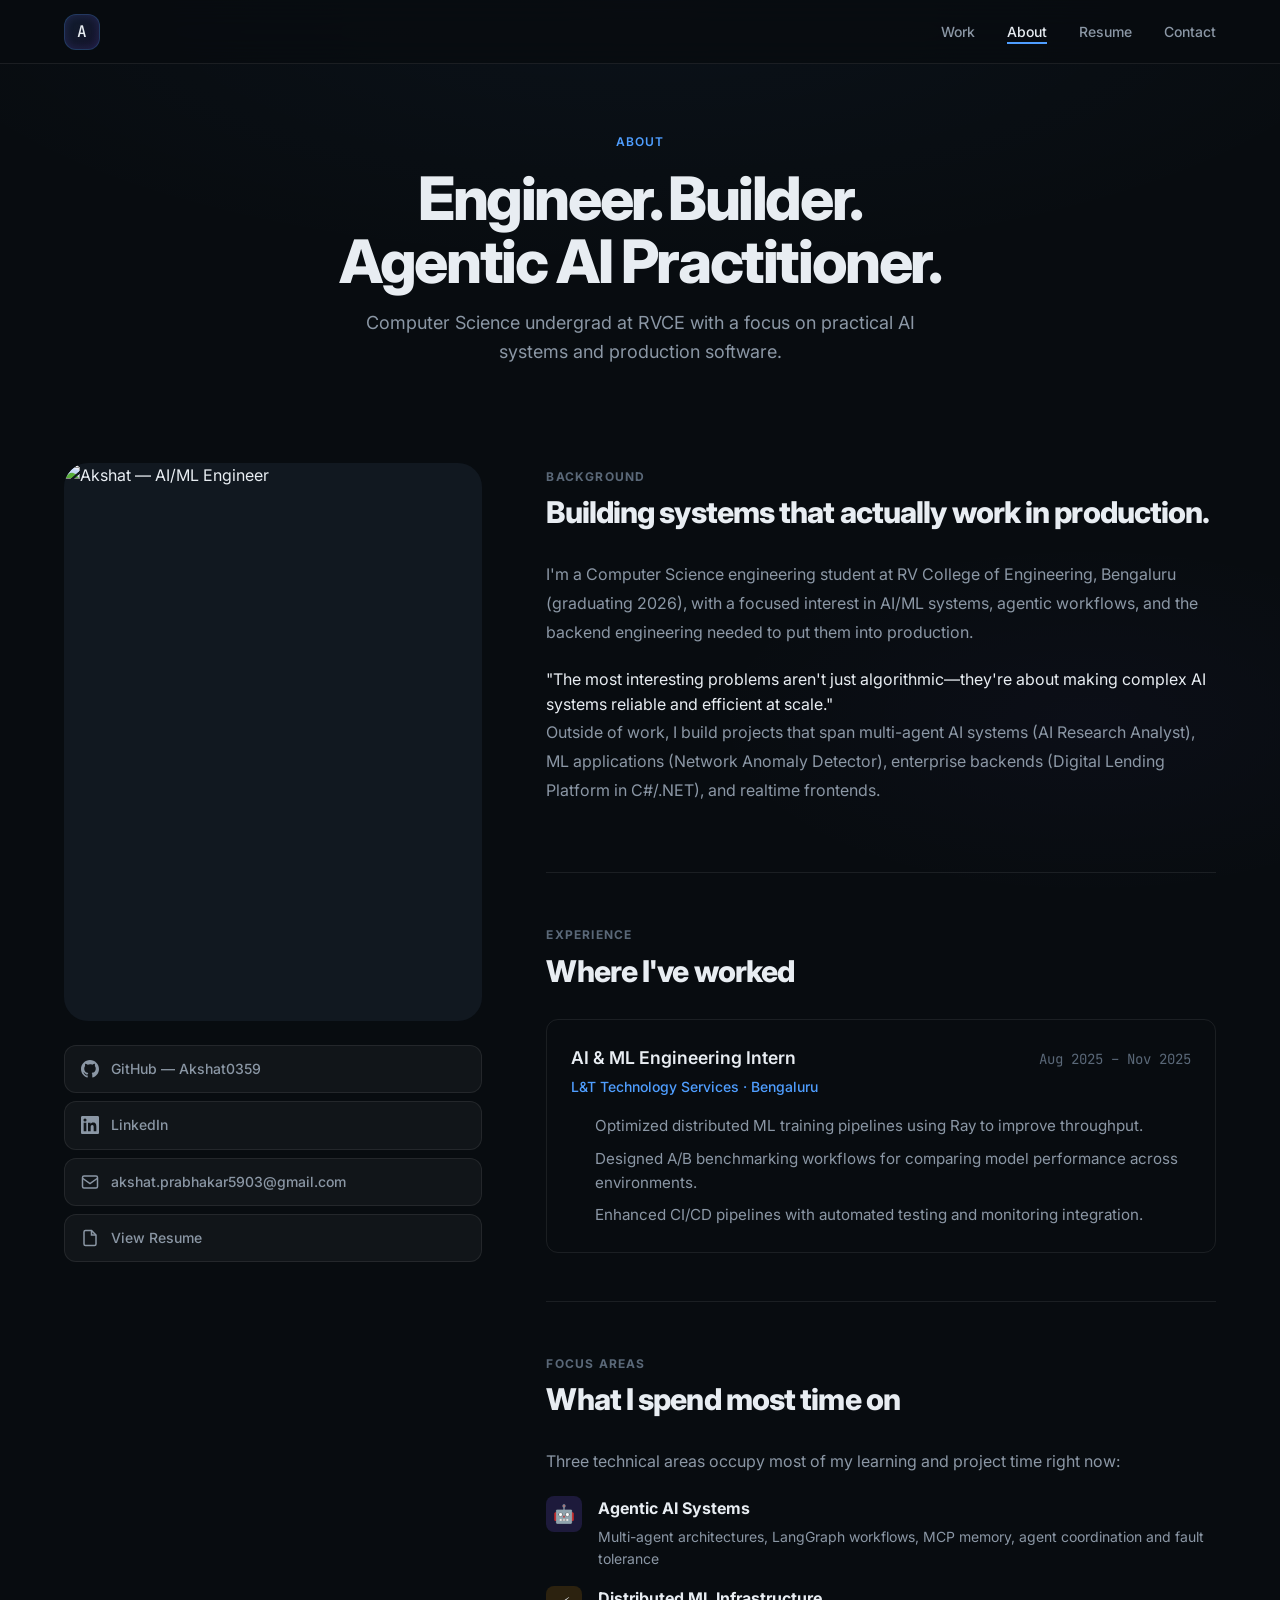
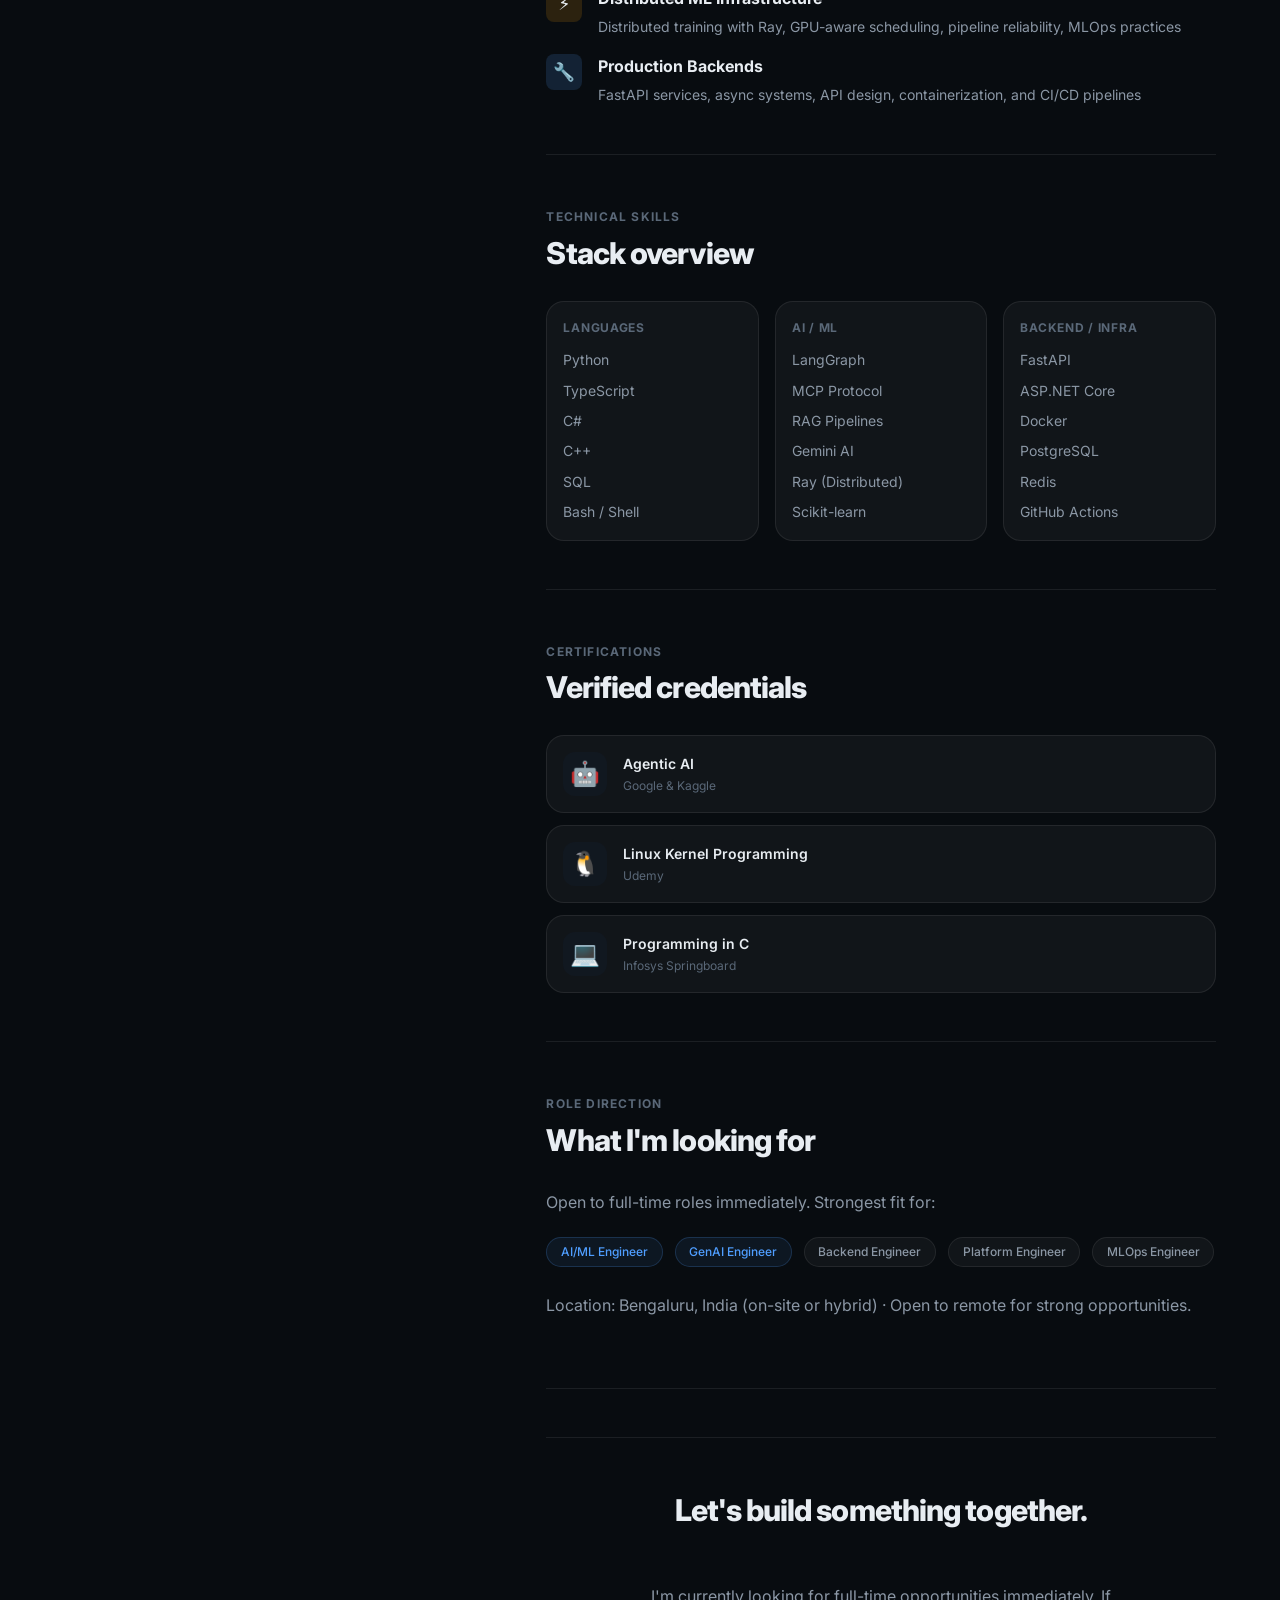
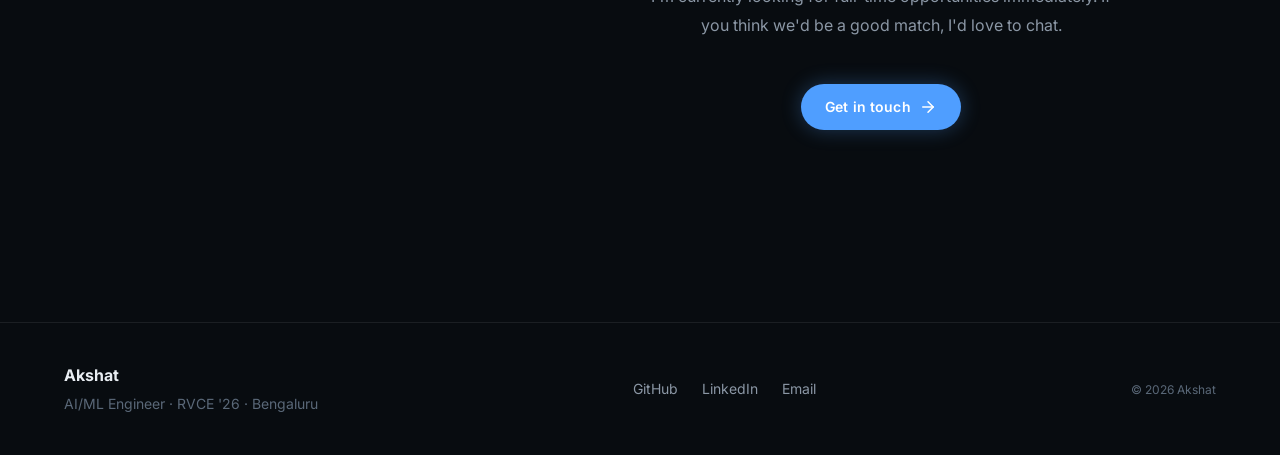
==== about.html @ 62edb91e "Final portfolio updates" ====
<!DOCTYPE html>
<html lang="en">
<head>
  <meta charset="UTF-8" />
  <meta name="viewport" content="width=device-width, initial-scale=1.0" />
  <title>About — Akshat</title>
  <meta name="description" content="Akshat — AI/ML Engineer. Background, focus areas, technical skills, and certifications." />
  <link rel="preconnect" href="https://fonts.googleapis.com" />
  <link rel="preconnect" href="https://fonts.gstatic.com" crossorigin />
  <link href="https://fonts.googleapis.com/css2?family=Inter:wght@300;400;500;600;700;800;900&family=JetBrains+Mono:wght@400;500&display=swap" rel="stylesheet" />
  <link rel="stylesheet" href="css/base.css" />
  <link rel="stylesheet" href="css/pages.css" />
</head>
<body>
  <nav class="nav" id="nav" aria-label="Main navigation">
    <div class="nav__inner">
      <a href="index.html" class="nav__logo"><span class="nav__logo-mark">A</span></a>
      <ul class="nav__links" role="list">
        <li><a href="projects.html" class="nav__link">Work</a></li>
        <li><a href="about.html" class="nav__link">About</a></li>
        <li><a href="resume.html" class="nav__link">Resume</a></li>
        <li><a href="contact.html" class="nav__link">Contact</a></li>
      </ul>
      <button class="nav__menu-btn" id="menuBtn" aria-label="Toggle menu" aria-expanded="false">
        <span></span><span></span><span></span>
      </button>
    </div>
    <div class="nav__mobile" id="mobileMenu" aria-hidden="true">
      <ul role="list">
        <li><a href="projects.html">Work</a></li><li><a href="about.html">About</a></li>
        <li><a href="resume.html">Resume</a></li><li><a href="contact.html">Contact</a></li>
      </ul>
    </div>
  </nav>

  <main>
    <section class="page-hero reveal-up" aria-labelledby="about-heading">
      <div class="container">
        <span class="page-hero__tag">About</span>
        <h1 id="about-heading">Engineer. Builder.<br>Agentic AI Practitioner.</h1>
        <p>Computer Science undergrad at RVCE with a focus on practical AI systems and production software.</p>
      </div>
    </section>

    <section aria-label="About content">
      <div class="container">
        <div class="about-layout">

          <!-- Sidebar -->
          <aside class="about-sidebar reveal-up">
            <div class="about-portrait">
              <img src="assets/portrait.png" alt="Akshat — AI/ML Engineer" class="about-portrait-img" loading="lazy" style="width:100%;height:100%;object-fit:cover;border-radius:var(--r-xl);display:block;" />
            </div>
            <div class="about-quick-links">
              <a href="https://github.com/Akshat0359" target="_blank" rel="noopener" class="about-quick-link" id="about-github">
                <svg width="18" height="18" viewBox="0 0 24 24" fill="currentColor" aria-hidden="true"><path d="M12 0C5.374 0 0 5.373 0 12c0 5.302 3.438 9.8 8.207 11.387.599.111.793-.261.793-.577v-2.234c-3.338.726-4.033-1.416-4.033-1.416-.546-1.387-1.333-1.756-1.333-1.756-1.089-.745.083-.729.083-.729 1.205.084 1.839 1.237 1.839 1.237 1.07 1.834 2.807 1.304 3.492.997.107-.775.418-1.305.762-1.604-2.665-.305-5.467-1.334-5.467-5.931 0-1.311.469-2.381 1.236-3.221-.124-.303-.535-1.524.117-3.176 0 0 1.008-.322 3.301 1.23A11.509 11.509 0 0 1 12 5.803c1.02.005 2.047.138 3.006.404 2.291-1.552 3.297-1.23 3.297-1.23.653 1.653.242 2.874.118 3.176.77.84 1.235 1.911 1.235 3.221 0 4.609-2.807 5.624-5.479 5.921.43.372.823 1.102.823 2.222v3.293c0 .319.192.694.801.576C20.566 21.797 24 17.3 24 12c0-6.627-5.373-12-12-12z"/></svg>
                GitHub — Akshat0359
              </a>
              <a href="https://www.linkedin.com/in/akshat-prabhakar/" target="_blank" rel="noopener" class="about-quick-link" id="about-linkedin">
                <svg width="18" height="18" viewBox="0 0 24 24" fill="currentColor" aria-hidden="true"><path d="M20.447 20.452h-3.554v-5.569c0-1.328-.027-3.037-1.852-3.037-1.853 0-2.136 1.445-2.136 2.939v5.667H9.351V9h3.414v1.561h.046c.477-.9 1.637-1.85 3.37-1.85 3.601 0 4.267 2.37 4.267 5.455v6.286zM5.337 7.433a2.062 2.062 0 0 1-2.063-2.065 2.064 2.064 0 1 1 2.063 2.065zm1.782 13.019H3.555V9h3.564v11.452zM22.225 0H1.771C.792 0 0 .774 0 1.729v20.542C0 23.227.792 24 1.771 24h20.451C23.2 24 24 23.227 24 22.271V1.729C24 .774 23.2 0 22.222 0h.003z"/></svg>
                LinkedIn
              </a>
              <a href="mailto:akshat.prabhakar5903@gmail.com" class="about-quick-link" id="about-email">
                <svg width="18" height="18" viewBox="0 0 24 24" fill="none" stroke="currentColor" stroke-width="2" aria-hidden="true"><rect x="2" y="4" width="20" height="16" rx="2"/><path d="m2 7 10 7 10-7"/></svg>
                akshat.prabhakar5903@gmail.com
              </a>
              <a href="resume.html" class="about-quick-link" id="about-resume-link">
                <svg width="18" height="18" viewBox="0 0 24 24" fill="none" stroke="currentColor" stroke-width="2" aria-hidden="true"><path d="M14 2H6a2 2 0 0 0-2 2v16a2 2 0 0 0 2 2h12a2 2 0 0 0 2-2V8z"/><polyline points="14,2 14,8 20,8"/></svg>
                View Resume
              </a>
            </div>
          </aside>

          <!-- Main content -->
          <div class="about-content reveal-up">

            <div class="about-section">
              <span class="about-section-title">Background</span>
              <h2>Building systems that actually work in production.</h2>
              <p>I'm a Computer Science engineering student at RV College of Engineering, Bengaluru (graduating 2026), with a focused interest in AI/ML systems, agentic workflows, and the backend engineering needed to put them into production.</p>
              
              <blockquote class="pull-quote reveal-up">
                "The most interesting problems aren't just algorithmic—they're about making complex AI systems reliable and efficient at scale."
              </blockquote>

              <p>Outside of work, I build projects that span multi-agent AI systems (AI Research Analyst), ML applications (Network Anomaly Detector), enterprise backends (Digital Lending Platform in C#/.NET), and realtime frontends.</p>
            </div>

            <div class="about-section">
              <span class="about-section-title">Experience</span>
              <h2>Where I've worked</h2>
              <div style="background:var(--c-surface-1);border:1px solid var(--c-border);border-radius:12px;padding:1.5rem;margin-top:1rem">
                <div style="display:flex;justify-content:space-between;align-items:baseline;flex-wrap:wrap;gap:0.5rem;margin-bottom:0.25rem">
                  <h3 style="font-size:1.1rem;font-weight:600;margin:0;color:var(--c-text-1)">AI & ML Engineering Intern</h3>
                  <span style="font-size:var(--fs-sm);color:var(--c-text-3);font-family:var(--font-mono)">Aug 2025 – Nov 2025</span>
                </div>
                <div style="font-size:var(--fs-sm);color:var(--c-accent);font-weight:500;margin-bottom:1rem">L&T Technology Services · Bengaluru</div>
                <ul style="padding-left:1.5rem;margin:0;color:var(--c-text-2);font-size:0.95rem;display:flex;flex-direction:column;gap:0.5rem">
                  <li>Optimized distributed ML training pipelines using Ray to improve throughput.</li>
                  <li>Designed A/B benchmarking workflows for comparing model performance across environments.</li>
                  <li>Enhanced CI/CD pipelines with automated testing and monitoring integration.</li>
                </ul>
              </div>
            </div>

            <div class="about-section">
              <span class="about-section-title">Focus Areas</span>
              <h2>What I spend most time on</h2>
              <p>Three technical areas occupy most of my learning and project time right now:</p>
              <ul style="list-style:none;display:flex;flex-direction:column;gap:1rem;margin-top:1rem">
                <li style="display:flex;gap:1rem;align-items:flex-start">
                  <span style="width:36px;height:36px;background:var(--c-tag-ai);border-radius:8px;display:flex;align-items:center;justify-content:center;flex-shrink:0;font-size:1.1rem">🤖</span>
                  <div><div style="font-weight:700;margin-bottom:0.25rem">Agentic AI Systems</div><div style="font-size:var(--fs-sm);color:var(--c-text-2)">Multi-agent architectures, LangGraph workflows, MCP memory, agent coordination and fault tolerance</div></div>
                </li>
                <li style="display:flex;gap:1rem;align-items:flex-start">
                  <span style="width:36px;height:36px;background:var(--c-tag-ml);border-radius:8px;display:flex;align-items:center;justify-content:center;flex-shrink:0;font-size:1.1rem">⚡</span>
                  <div><div style="font-weight:700;margin-bottom:0.25rem">Distributed ML Infrastructure</div><div style="font-size:var(--fs-sm);color:var(--c-text-2)">Distributed training with Ray, GPU-aware scheduling, pipeline reliability, MLOps practices</div></div>
                </li>
                <li style="display:flex;gap:1rem;align-items:flex-start">
                  <span style="width:36px;height:36px;background:var(--c-tag-backend);border-radius:8px;display:flex;align-items:center;justify-content:center;flex-shrink:0;font-size:1.1rem">🔧</span>
                  <div><div style="font-weight:700;margin-bottom:0.25rem">Production Backends</div><div style="font-size:var(--fs-sm);color:var(--c-text-2)">FastAPI services, async systems, API design, containerization, and CI/CD pipelines</div></div>
                </li>
              </ul>
            </div>

            <div class="about-section">
              <span class="about-section-title">Technical Skills</span>
              <h2>Stack overview</h2>
              <div class="skills-grid">
                <div class="skills-group">
                  <div class="skills-group__title">Languages</div>
                  <ul class="skills-group__list">
                    <li class="skills-group__item">Python</li>
                    <li class="skills-group__item">TypeScript</li>
                    <li class="skills-group__item">C#</li>
                    <li class="skills-group__item">C++</li>
                    <li class="skills-group__item">SQL</li>
                    <li class="skills-group__item">Bash / Shell</li>
                  </ul>
                </div>
                <div class="skills-group">
                  <div class="skills-group__title">AI / ML</div>
                  <ul class="skills-group__list">
                    <li class="skills-group__item">LangGraph</li>
                    <li class="skills-group__item">MCP Protocol</li>
                    <li class="skills-group__item">RAG Pipelines</li>
                    <li class="skills-group__item">Gemini AI</li>
                    <li class="skills-group__item">Ray (Distributed)</li>
                    <li class="skills-group__item">Scikit-learn</li>
                  </ul>
                </div>
                <div class="skills-group">
                  <div class="skills-group__title">Backend / Infra</div>
                  <ul class="skills-group__list">
                    <li class="skills-group__item">FastAPI</li>
                    <li class="skills-group__item">ASP.NET Core</li>
                    <li class="skills-group__item">Docker</li>
                    <li class="skills-group__item">PostgreSQL</li>
                    <li class="skills-group__item">Redis</li>
                    <li class="skills-group__item">GitHub Actions</li>
                  </ul>
                </div>
              </div>
            </div>

            <div class="about-section">
              <span class="about-section-title">Certifications</span>
              <h2>Verified credentials</h2>
              <div class="cert-list">
                <div class="cert-item">
                  <div class="cert-item__icon">🤖</div>
                  <div>
                    <div class="cert-item__name">Agentic AI</div>
                    <div class="cert-item__issuer">Google & Kaggle</div>
                  </div>
                </div>
                <div class="cert-item">
                  <div class="cert-item__icon">🐧</div>
                  <div>
                    <div class="cert-item__name">Linux Kernel Programming</div>
                    <div class="cert-item__issuer">Udemy</div>
                  </div>
                </div>
                <div class="cert-item">
                  <div class="cert-item__icon">💻</div>
                  <div>
                    <div class="cert-item__name">Programming in C</div>
                    <div class="cert-item__issuer">Infosys Springboard</div>
                  </div>
                </div>
              </div>
            </div>

            <div class="about-section">
              <span class="about-section-title">Role Direction</span>
              <h2>What I'm looking for</h2>
              <p>Open to full-time roles immediately. Strongest fit for:</p>
              <ul style="list-style:none;display:flex;flex-wrap:wrap;gap:0.75rem;margin-top:1rem">
                <li><span class="skill-tag skill-tag--highlight">AI/ML Engineer</span></li>
                <li><span class="skill-tag skill-tag--highlight">GenAI Engineer</span></li>
                <li><span class="skill-tag">Backend Engineer</span></li>
                <li><span class="skill-tag">Platform Engineer</span></li>
                <li><span class="skill-tag">MLOps Engineer</span></li>
              </ul>
              <p style="margin-top:1.5rem">Location: Bengaluru, India (on-site or hybrid) · Open to remote for strong opportunities.</p>
            </div>

            <div class="page-cta reveal-up">
              <h2 class="page-cta__title">Let's build something together.</h2>
              <p class="page-cta__desc">I'm currently looking for full-time opportunities immediately. If you think we'd be a good match, I'd love to chat.</p>
              <a href="contact.html" class="btn btn--primary">Get in touch <svg width="18" height="18" viewBox="0 0 24 24" fill="none" stroke="currentColor" stroke-width="2" stroke-linecap="round" stroke-linejoin="round" aria-hidden="true"><line x1="5" y1="12" x2="19" y2="12"></line><polyline points="12 5 19 12 12 19"></polyline></svg></a>
            </div>

          </div>
        </div>
      </div>
    </section>
  </main>

  <footer class="footer" role="contentinfo">
    <div class="container">
      <div class="footer__inner">
        <div class="footer__left">
          <span class="footer__name">Akshat</span>
          <span class="footer__tagline">AI/ML Engineer · RVCE '26 · Bengaluru</span>
        </div>
        <div class="footer__links">
          <a href="https://github.com/Akshat0359" target="_blank" rel="noopener">GitHub</a>
          <a href="https://www.linkedin.com/in/akshat-prabhakar/" target="_blank" rel="noopener">LinkedIn</a>
          <a href="mailto:akshat.prabhakar5903@gmail.com">Email</a>
        </div>
        <div class="footer__copy">© 2026 Akshat</div>
      </div>
    </div>
  </footer>
  <script src="js/main.js"></script>
</body>
</html>
---- css/base.css ----
/* ============================================
   BASE.CSS — Design System & Shared Styles
   Akshat Prabhakar Portfolio
   ============================================ */

/* === TOKENS === */
:root {
  /* Colors */
  --c-bg:          #080c10;
  --c-bg-2:        #0d1117;
  --c-bg-3:        #111820;
  --c-surface:     rgba(255,255,255,0.04);
  --c-surface-2:   rgba(255,255,255,0.07);
  --c-border:      rgba(255,255,255,0.08);
  --c-border-2:    rgba(255,255,255,0.14);

  --c-text:        #e8edf2;
  --c-text-2:      #8b97a5;
  --c-text-3:      #5a6878;

  --c-accent:      #4f9eff;
  --c-accent-2:    #7c5cfc;
  --c-accent-glow: rgba(79,158,255,0.18);
  --c-purple-glow: rgba(124,92,252,0.14);

  --c-tag-ai:      rgba(124,92,252,0.18);
  --c-tag-ai-text: #a78bfa;
  --c-tag-finance: rgba(16,185,129,0.15);
  --c-tag-finance-text: #34d399;
  --c-tag-ml:      rgba(245,158,11,0.15);
  --c-tag-ml-text: #fbbf24;
  --c-tag-backend: rgba(79,158,255,0.15);
  --c-tag-backend-text: #60a5fa;

  /* Spacing */
  --space-1: 0.25rem;
  --space-2: 0.5rem;
  --space-3: 0.75rem;
  --space-4: 1rem;
  --space-5: 1.25rem;
  --space-6: 1.5rem;
  --space-8: 2rem;
  --space-10: 2.5rem;
  --space-12: 3rem;
  --space-16: 4rem;
  --space-20: 5rem;
  --space-24: 6rem;
  --space-32: 8rem;

  /* Typography */
  --font-sans:  'Inter', system-ui, -apple-system, sans-serif;
  --font-mono:  'JetBrains Mono', 'Fira Code', monospace;

  --fs-xs:   0.75rem;
  --fs-sm:   0.875rem;
  --fs-base: 1rem;
  --fs-lg:   1.125rem;
  --fs-xl:   1.25rem;
  --fs-2xl:  1.5rem;
  --fs-3xl:  1.875rem;
  --fs-4xl:  2.25rem;
  --fs-5xl:  3rem;
  --fs-6xl:  3.75rem;
  --fs-7xl:  4.5rem;
  --fs-8xl:  6rem;

  /* Radius */
  --r-sm:  8px;
  --r-md:  12px;
  --r-lg:  18px;
  --r-xl:  24px;
  --r-2xl: 32px;
  --r-full: 9999px;

  /* Transitions */
  --t-fast:   150ms ease;
  --t-base:   250ms ease;
  --t-slow:   400ms ease;
  --t-spring: 350ms cubic-bezier(0.34, 1.56, 0.64, 1);

  /* Shadows */
  --shadow-sm:  0 1px 3px rgba(0,0,0,0.5), 0 1px 2px rgba(0,0,0,0.3);
  --shadow-md:  0 4px 16px rgba(0,0,0,0.5), 0 2px 6px rgba(0,0,0,0.3);
  --shadow-lg:  0 16px 48px rgba(0,0,0,0.6), 0 4px 16px rgba(0,0,0,0.4);
  --shadow-glow: 0 0 40px rgba(79,158,255,0.12), 0 0 80px rgba(79,158,255,0.06);

  /* Layout */
  --max-w: 1200px;
  --nav-h: 64px;
}

/* === RESET === */
*, *::before, *::after {
  box-sizing: border-box;
  margin: 0;
  padding: 0;
}

html {
  scroll-behavior: smooth;
  -webkit-text-size-adjust: 100%;
}

body {
  font-family: var(--font-sans);
  font-size: var(--fs-base);
  line-height: 1.6;
  color: var(--c-text);
  background: var(--c-bg);
  min-height: 100vh;
  -webkit-font-smoothing: antialiased;
  -moz-osx-font-smoothing: grayscale;
  overflow-x: hidden;
  /* Subtle site-wide gradient */
  background-image:
    radial-gradient(ellipse 100% 50% at 50% 0%, rgba(79,158,255,0.04) 0%, transparent 60%),
    radial-gradient(ellipse 60% 40% at 85% 80%, rgba(124,92,252,0.03) 0%, transparent 50%);
  background-attachment: fixed;
}

img, video {
  display: block;
  max-width: 100%;
}

a {
  color: inherit;
  text-decoration: none;
}

button {
  cursor: pointer;
  border: none;
  background: none;
  font-family: inherit;
}

ul, ol {
  list-style: none;
}

/* === REDUCED MOTION (Step 7) === */
@media (prefers-reduced-motion: reduce) {
  *, *::before, *::after {
    animation-duration: 0.01ms !important;
    animation-iteration-count: 1 !important;
    transition-duration: 0.01ms !important;
    scroll-behavior: auto !important;
  }
  /* Stop blob drifts and portrait float immediately */
  .hero__mesh-blob,
  .hero__portrait-frame,
  .hero__portrait-glow,
  .hero__portrait-ring,
  .hero__tag-dot,
  .hero__portrait-badge-dot {
    animation: none !important;
  }
}

/* === UTILITIES === */
.container {
  width: 100%;
  max-width: var(--max-w);
  margin: 0 auto;
  padding: 0 var(--space-6);
}

.sr-only {
  position: absolute;
  width: 1px;
  height: 1px;
  padding: 0;
  margin: -1px;
  overflow: hidden;
  clip: rect(0,0,0,0);
  white-space: nowrap;
  border-width: 0;
}

/* === REVEAL ANIMATIONS === */
.reveal-up {
  opacity: 0;
  transform: translateY(32px);
  transition: opacity 0.7s ease, transform 0.7s ease;
}

.reveal-right {
  opacity: 0;
  transform: translateX(32px);
  transition: opacity 0.8s ease 0.1s, transform 0.8s ease 0.1s;
}

.reveal-up.visible,
.reveal-right.visible {
  opacity: 1;
  transform: none;
}

/* === BUTTONS === */
.btn {
  display: inline-flex;
  align-items: center;
  gap: var(--space-2);
  padding: 0.75rem 1.5rem;
  border-radius: var(--r-full);
  font-size: var(--fs-sm);
  font-weight: 600;
  letter-spacing: 0.01em;
  transition: all var(--t-base);
  cursor: pointer;
  white-space: nowrap;
  position: relative;
  overflow: hidden;
}

.btn--primary {
  background: var(--c-accent);
  color: #fff;
  box-shadow: 0 0 20px rgba(79,158,255,0.3);
  /* magnetic effect base — offset applied via JS */
  --btn-x: 0;
  --btn-y: 0;
  will-change: transform;
}

@media (hover: hover) {
  .btn--primary:hover {
    background: #6baeff;
    box-shadow: 0 0 32px rgba(79,158,255,0.45);
    transform: translate(var(--btn-x, 0px), calc(var(--btn-y, 0px) - 1px));
  }
}

.btn--primary:active {
  transform: translate(0, 1px);
}

.btn--ghost {
  background: var(--c-surface-2);
  color: var(--c-text);
  border: 1px solid var(--c-border-2);
}

.btn--ghost:hover {
  background: var(--c-surface);
  border-color: rgba(255,255,255,0.25);
  transform: translateY(-1px);
}

.btn--outline {
  background: transparent;
  color: var(--c-accent);
  border: 1px solid rgba(79,158,255,0.4);
}

.btn--outline:hover {
  background: rgba(79,158,255,0.08);
  border-color: var(--c-accent);
  transform: translateY(-1px);
}

.btn--lg {
  padding: 1rem 2rem;
  font-size: var(--fs-base);
}

.btn--sm {
  padding: 0.5rem 1.25rem;
  font-size: var(--fs-xs);
}

/* === NAV === */
.nav {
  position: fixed;
  top: 0;
  left: 0;
  right: 0;
  z-index: 100;
  background: rgba(8,12,16,0.8);
  backdrop-filter: blur(20px);
  -webkit-backdrop-filter: blur(20px);
  border-bottom: 1px solid var(--c-border);
  height: var(--nav-h);
  transition: border-color var(--t-base), background var(--t-base);
}

.nav--scrolled {
  background: rgba(8,12,16,0.95);
  border-bottom-color: var(--c-border-2);
}

.nav__inner {
  max-width: var(--max-w);
  margin: 0 auto;
  padding: 0 var(--space-6);
  height: 100%;
  display: flex;
  align-items: center;
  justify-content: space-between;
}

.nav__logo {
  display: flex;
  align-items: center;
  gap: var(--space-3);
}

.nav__logo-mark {
  display: flex;
  align-items: center;
  justify-content: center;
  width: 36px;
  height: 36px;
  border-radius: var(--r-md);
  background: linear-gradient(135deg, rgba(79,158,255,0.12), rgba(124,92,252,0.12));
  border: 1px solid rgba(79,158,255,0.25);
  box-shadow: inset 0 0 8px rgba(124,92,252,0.2);
  font-family: var(--font-mono);
  font-weight: 500;
  font-size: var(--fs-base);
  color: var(--c-text);
  transition: all var(--t-fast);
  will-change: transform, box-shadow;
}

.nav__logo:hover .nav__logo-mark {
  transform: scale(1.05);
  box-shadow: inset 0 0 16px rgba(124,92,252,0.3), 0 0 12px rgba(79,158,255,0.2);
  border-color: rgba(79,158,255,0.5);
  color: #fff;
}

.nav__links {
  display: flex;
  align-items: center;
  gap: var(--space-8);
}

.nav__link {
  font-size: var(--fs-sm);
  font-weight: 500;
  color: var(--c-text-2);
  transition: color var(--t-fast);
  position: relative;
}

.nav__link::after {
  content: '';
  position: absolute;
  bottom: -4px;
  left: 0;
  width: 0;
  height: 1.5px;
  background: var(--c-accent);
  transition: width var(--t-base);
}

.nav__link:hover,
.nav__link.active {
  color: var(--c-text);
}

.nav__link:hover::after,
.nav__link.active::after {
  width: 100%;
}

.nav__menu-btn {
  display: none;
  flex-direction: column;
  gap: 5px;
  padding: var(--space-2);
  border-radius: var(--r-sm);
}

.nav__menu-btn span {
  display: block;
  width: 22px;
  height: 2px;
  background: var(--c-text-2);
  transition: all var(--t-base);
  border-radius: 2px;
}

.nav__menu-btn.open span:nth-child(1) { transform: translateY(7px) rotate(45deg); }
.nav__menu-btn.open span:nth-child(2) { opacity: 0; }
.nav__menu-btn.open span:nth-child(3) { transform: translateY(-7px) rotate(-45deg); }

.nav__mobile {
  display: none;
  position: absolute;
  top: 100%;
  left: 0;
  width: 100%;
  padding: var(--space-4) var(--space-6) var(--space-6);
  border-top: 1px solid var(--c-border);
  background: rgba(8,12,16,0.98);
  box-shadow: 0 10px 30px rgba(0,0,0,0.5);
}

.nav__mobile ul {
  display: flex;
  flex-direction: column;
  gap: var(--space-4);
}

.nav__mobile a {
  font-size: var(--fs-lg);
  font-weight: 500;
  color: var(--c-text-2);
  transition: color var(--t-fast);
  display: block;
  padding: var(--space-2) 0;
}

.nav__mobile a:hover {
  color: var(--c-text);
}

/* === SECTION HEADER === */
.section-header {
  display: flex;
  align-items: flex-end;
  justify-content: space-between;
  gap: var(--space-4);
  margin-bottom: var(--space-12);
  flex-wrap: wrap;
}

.section-tag {
  display: block;
  font-size: var(--fs-xs);
  font-weight: 600;
  letter-spacing: 0.1em;
  text-transform: uppercase;
  color: var(--c-accent);
  margin-bottom: var(--space-3);
}

.section-header h2 {
  font-size: clamp(var(--fs-3xl), 4vw, var(--fs-5xl));
  font-weight: 800;
  letter-spacing: -0.03em;
  line-height: 1.05;
}

.section-link {
  font-size: var(--fs-sm);
  font-weight: 600;
  color: var(--c-accent);
  transition: color var(--t-fast);
  white-space: nowrap;
  padding-bottom: 2px;
}

.section-link:hover {
  color: #6baeff;
}

/* === SKILL TAG === */
.skill-tag {
  display: inline-flex;
  align-items: center;
  padding: 0.3rem 0.85rem;
  border-radius: var(--r-full);
  font-size: var(--fs-xs);
  font-weight: 500;
  background: var(--c-surface);
  border: 1px solid var(--c-border);
  color: var(--c-text-2);
  white-space: nowrap;
  transition: all var(--t-fast);
}

.skill-tag:hover {
  border-color: var(--c-border-2);
  color: var(--c-text);
}

.skill-tag--highlight {
  background: rgba(79,158,255,0.08);
  border-color: rgba(79,158,255,0.2);
  color: var(--c-accent);
}

/* === BENTO TAGS === */
.bento__tag {
  display: inline-flex;
  align-items: center;
  padding: 0.25rem 0.75rem;
  border-radius: var(--r-full);
  font-size: var(--fs-xs);
  font-weight: 600;
  letter-spacing: 0.02em;
}

.bento__tag--ai {
  background: var(--c-tag-ai);
  color: var(--c-tag-ai-text);
  border: 1px solid rgba(124,92,252,0.25);
}

.bento__tag--finance {
  background: var(--c-tag-finance);
  color: var(--c-tag-finance-text);
  border: 1px solid rgba(16,185,129,0.2);
}

.bento__tag--ml {
  background: var(--c-tag-ml);
  color: var(--c-tag-ml-text);
  border: 1px solid rgba(245,158,11,0.2);
}

.bento__tag--backend {
  background: var(--c-tag-backend);
  color: var(--c-tag-backend-text);
  border: 1px solid rgba(79,158,255,0.2);
}

.bento__tag--devops {
  background: rgba(20,184,166,0.12);
  color: #2dd4bf;
  border: 1px solid rgba(20,184,166,0.2);
}

.bento__tag--ts {
  background: rgba(59,130,246,0.12);
  color: #93c5fd;
  border: 1px solid rgba(59,130,246,0.2);
}

/* === FOOTER === */
.footer {
  border-top: 1px solid var(--c-border);
  padding: var(--space-10) 0;
  margin-top: var(--space-24);
}

.footer__inner {
  display: flex;
  align-items: center;
  justify-content: space-between;
  flex-wrap: wrap;
  gap: var(--space-6);
}

.footer__left {
  display: flex;
  flex-direction: column;
  gap: var(--space-1);
}

.footer__name {
  font-weight: 700;
  font-size: var(--fs-base);
}

.footer__tagline {
  font-size: var(--fs-sm);
  color: var(--c-text-3);
}

.footer__links {
  display: flex;
  gap: var(--space-6);
}

.footer__links a {
  font-size: var(--fs-sm);
  color: var(--c-text-2);
  transition: color var(--t-fast);
}

.footer__links a:hover {
  color: var(--c-text);
}

.footer__copy {
  font-size: var(--fs-xs);
  color: var(--c-text-3);
}

/* === GITHUB REPO CARD === */
.github-repo-card {
  display: flex;
  align-items: flex-start;
  gap: var(--space-3);
  padding: var(--space-4);
  border-radius: var(--r-lg);
  background: var(--c-surface);
  border: 1px solid var(--c-border);
  transition: all var(--t-base);
}

.github-repo-card:hover {
  border-color: var(--c-border-2);
  background: var(--c-surface-2);
  transform: translateY(-2px);
}

.github-repo-card__icon {
  font-size: 1.2rem;
  color: var(--c-text-3);
  flex-shrink: 0;
  margin-top: 2px;
}

.github-repo-card__name {
  font-family: var(--font-mono);
  font-size: var(--fs-sm);
  font-weight: 500;
  color: var(--c-accent);
  margin-bottom: var(--space-1);
}

.github-repo-card__desc {
  font-size: var(--fs-xs);
  color: var(--c-text-2);
  line-height: 1.5;
  margin-bottom: var(--space-2);
}

.github-repo-card__lang {
  display: flex;
  align-items: center;
  gap: var(--space-2);
  font-size: var(--fs-xs);
  color: var(--c-text-3);
}

.lang-dot {
  width: 10px;
  height: 10px;
  border-radius: 50%;
}

.lang-dot--python { background: #3572A5; }
.lang-dot--ts     { background: #2b7489; }
.lang-dot--csharp { background: #178600; }
.lang-dot--shell  { background: #89e051; }

/* === PAGE HERO (for inner pages) === */
.page-hero {
  padding: calc(var(--nav-h) + var(--space-16)) 0 var(--space-16);
  text-align: center;
}

.page-hero__tag {
  display: inline-block;
  font-size: var(--fs-xs);
  font-weight: 600;
  letter-spacing: 0.1em;
  text-transform: uppercase;
  color: var(--c-accent);
  margin-bottom: var(--space-4);
}

.page-hero h1 {
  font-size: clamp(var(--fs-4xl), 5vw, var(--fs-6xl));
  font-weight: 800;
  letter-spacing: -0.04em;
  line-height: 1.05;
  margin-bottom: var(--space-4);
}

.page-hero p {
  font-size: var(--fs-lg);
  color: var(--c-text-2);
  max-width: 560px;
  margin: 0 auto;
}

/* === TILT CARD === */
.tilt-card {
  transform-style: preserve-3d;
  transition: transform 0.15s ease, box-shadow 0.15s ease;
  will-change: transform;
}

/* === RESPONSIVE MOBILE BREAKPOINTS === */
@media (max-width: 768px) {
  .nav__links {
    display: none;
  }

  .nav__menu-btn {
    display: flex;
  }

  .nav__mobile.open {
    display: block;
  }

  .footer__inner {
    flex-direction: column;
    text-align: center;
    align-items: center;
  }

  .section-header {
    flex-direction: column;
    align-items: flex-start;
  }

  .container {
    padding: 0 var(--space-4);
  }
}

@media (max-width: 480px) {
  .btn {
    padding: 0.65rem 1.25rem;
  }

  .btn--lg {
    padding: 0.875rem 1.5rem;
    font-size: var(--fs-sm);
  }
}
---- css/pages.css ----
/* ============================================
   PAGES.CSS — Projects, About, Resume, Contact
   ============================================ */

/* === PROJECTS PAGE === */
.projects-grid {
  padding: var(--space-8) 0 var(--space-24);
}

.projects-grid__inner {
  display: grid;
  grid-template-columns: repeat(2, 1fr);
  gap: var(--space-6);
}

/* Project Card — glass + cursor glow (matches bento cards) */
.project-card {
  display: flex;
  flex-direction: column;
  border-radius: var(--r-xl);
  background: rgba(255,255,255,0.035);
  backdrop-filter: blur(8px);
  -webkit-backdrop-filter: blur(8px);
  border: 1px solid var(--c-border);
  overflow: hidden;
  cursor: pointer;
  transition: border-color var(--t-base), transform var(--t-base), box-shadow var(--t-base);
  text-decoration: none;
  color: inherit;
  position: relative;
  --card-glow-x: 50%;
  --card-glow-y: 50%;
}

/* Cursor-follow light spot */
.project-card::after {
  content: '';
  position: absolute;
  inset: 0;
  border-radius: inherit;
  pointer-events: none;
  opacity: 0;
  transition: opacity 0.3s ease;
  background: radial-gradient(
    260px circle at var(--card-glow-x) var(--card-glow-y),
    rgba(79,158,255,0.07),
    transparent 70%
  );
  z-index: 0;
}

.project-card:hover::after { opacity: 1; }

/* Gradient border on hover */
.project-card::before {
  content: '';
  position: absolute;
  inset: -1px;
  border-radius: inherit;
  padding: 1px;
  background: linear-gradient(135deg, rgba(79,158,255,0.0), rgba(79,158,255,0.0));
  -webkit-mask: linear-gradient(#fff 0 0) content-box, linear-gradient(#fff 0 0);
  -webkit-mask-composite: xor;
  mask-composite: exclude;
  pointer-events: none;
  opacity: 0;
  transition: opacity 0.35s ease, background 0.35s ease;
  z-index: 0;
}

.project-card:hover::before {
  opacity: 1;
  background: linear-gradient(135deg, rgba(79,158,255,0.5), rgba(124,92,252,0.35), rgba(79,158,255,0.18));
}

.project-card:hover {
  border-color: rgba(79,158,255,0.15);
  box-shadow: 0 16px 48px rgba(0,0,0,0.5), 0 0 0 1px rgba(79,158,255,0.06);
  transform: translateY(-3px);
}

.project-card__visual {
  height: 200px;
  position: relative;
  overflow: hidden;
}

.project-card__visual-inner {
  position: absolute;
  inset: 0;
  display: flex;
  align-items: center;
  justify-content: center;
}

.visual-ai    { background: linear-gradient(135deg, rgba(124,92,252,0.25) 0%, rgba(79,158,255,0.15) 100%); }
.visual-fin   { background: linear-gradient(135deg, rgba(16,185,129,0.2)  0%, rgba(59,130,246,0.15) 100%); }
.visual-lend  { background: linear-gradient(135deg, rgba(79,158,255,0.2)  0%, rgba(99,102,241,0.15) 100%); }
.visual-anom  { background: linear-gradient(135deg, rgba(245,158,11,0.2)  0%, rgba(239,68,68,0.15) 100%); }
.visual-devops{ background: linear-gradient(135deg, rgba(20,184,166,0.2)  0%, rgba(16,185,129,0.15) 100%); }
.visual-stock { background: linear-gradient(135deg, rgba(59,130,246,0.2)  0%, rgba(99,102,241,0.15) 100%); }

.visual-icon {
  font-size: 3.5rem;
  opacity: 0.5;
  filter: grayscale(0.3);
}

.visual-grid-overlay {
  position: absolute;
  inset: 0;
  background-image:
    linear-gradient(rgba(255,255,255,0.03) 1px, transparent 1px),
    linear-gradient(90deg, rgba(255,255,255,0.03) 1px, transparent 1px);
  background-size: 32px 32px;
}

.project-card__body {
  padding: var(--space-6);
  display: flex;
  flex-direction: column;
  gap: var(--space-3);
  flex: 1;
  position: relative;
  z-index: 2;
}

.project-card__meta {
  display: flex;
  align-items: center;
  justify-content: space-between;
  gap: var(--space-3);
}

.project-card__title {
  font-size: var(--fs-xl);
  font-weight: 800;
  letter-spacing: -0.02em;
  line-height: 1.25;
}

.project-card__desc {
  font-size: var(--fs-sm);
  color: var(--c-text-2);
  line-height: 1.65;
  flex: 1;
}

.project-card__stack {
  display: flex;
  flex-wrap: wrap;
  gap: var(--space-2);
  margin-top: auto;
  padding-top: var(--space-4);
  border-top: 1px solid var(--c-border);
}

.project-card__actions {
  display: flex;
  gap: var(--space-4);
  align-items: center;
  padding-top: var(--space-4);
}

.project-card__link {
  font-size: var(--fs-sm);
  font-weight: 600;
  color: var(--c-accent);
  transition: color var(--t-fast);
}

.project-card__link:hover {
  color: #6baeff;
}

.project-card__github {
  font-size: var(--fs-sm);
  font-weight: 500;
  color: var(--c-text-3);
  transition: color var(--t-fast);
}

.project-card__github:hover {
  color: var(--c-text-2);
}

/* === CASE STUDY PAGE === */
.case-study {
  padding-top: var(--nav-h);
}

.case-study__hero {
  padding: var(--space-16) 0;
  border-bottom: 1px solid var(--c-border);
}

.case-study__back {
  display: inline-flex;
  align-items: center;
  gap: var(--space-2);
  font-size: var(--fs-sm);
  font-weight: 500;
  color: var(--c-text-3);
  margin-bottom: var(--space-8);
  transition: color var(--t-fast);
}

.case-study__back:hover {
  color: var(--c-text);
}

.case-study__header {
  display: grid;
  grid-template-columns: 1fr auto;
  gap: var(--space-8);
  align-items: start;
  margin-bottom: var(--space-8);
}

.case-study__title {
  font-size: clamp(var(--fs-3xl), 5vw, var(--fs-6xl));
  font-weight: 900;
  letter-spacing: -0.04em;
  line-height: 1;
}

.case-study__meta {
  display: flex;
  flex-direction: column;
  gap: var(--space-3);
  min-width: 220px;
}

.case-study__meta-item {
  display: flex;
  flex-direction: column;
  gap: 2px;
}

.case-study__meta-label {
  font-size: var(--fs-xs);
  font-weight: 700;
  letter-spacing: 0.08em;
  text-transform: uppercase;
  color: var(--c-text-3);
}

.case-study__meta-value {
  font-size: var(--fs-sm);
  font-weight: 500;
  color: var(--c-text);
}

.case-study__visual {
  height: 340px;
  border-radius: var(--r-xl);
  overflow: hidden;
  position: relative;
  margin-bottom: var(--space-16);
  display: flex;
  align-items: center;
  justify-content: center;
}

.case-study__body {
  display: grid;
  grid-template-columns: 200px 1fr;
  gap: var(--space-16);
  padding: var(--space-16) 0;
}

.case-study__toc {
  position: sticky;
  top: calc(var(--nav-h) + var(--space-8));
  height: fit-content;
}

.case-study__toc-title {
  font-size: var(--fs-xs);
  font-weight: 700;
  letter-spacing: 0.1em;
  text-transform: uppercase;
  color: var(--c-text-3);
  margin-bottom: var(--space-4);
}

.case-study__toc-list {
  display: flex;
  flex-direction: column;
  gap: var(--space-2);
}

.case-study__toc-link {
  font-size: var(--fs-xs);
  color: var(--c-text-3);
  transition: color var(--t-fast);
  padding: var(--space-1) 0;
  border-left: 2px solid transparent;
  padding-left: var(--space-3);
}

.case-study__toc-link:hover,
.case-study__toc-link.active {
  color: var(--c-accent);
  border-left-color: var(--c-accent);
}

.case-study__content {
  max-width: 720px;
}

.case-study__section {
  margin-bottom: var(--space-16);
  padding-bottom: var(--space-16);
  border-bottom: 1px solid var(--c-border);
}

.case-study__section:last-child {
  border-bottom: none;
}

.case-study__section-label {
  font-size: var(--fs-xs);
  font-weight: 700;
  letter-spacing: 0.1em;
  text-transform: uppercase;
  color: var(--c-accent);
  margin-bottom: var(--space-3);
}

.case-study__section h2 {
  font-size: var(--fs-2xl);
  font-weight: 800;
  letter-spacing: -0.03em;
  margin-bottom: var(--space-4);
}

.case-study__section p {
  font-size: var(--fs-base);
  color: var(--c-text-2);
  line-height: 1.75;
  margin-bottom: var(--space-4);
}

.case-study__section ul {
  list-style: none;
  display: flex;
  flex-direction: column;
  gap: var(--space-3);
}

.case-study__section li {
  display: flex;
  gap: var(--space-3);
  font-size: var(--fs-base);
  color: var(--c-text-2);
  line-height: 1.65;
}

.case-study__section li::before {
  content: '→';
  color: var(--c-accent);
  flex-shrink: 0;
  font-weight: 700;
}

.arch-diagram {
  background: var(--c-bg-3);
  border: 1px solid var(--c-border);
  border-radius: var(--r-lg);
  padding: var(--space-8);
  font-family: var(--font-mono);
  font-size: var(--fs-sm);
  color: var(--c-text-2);
  line-height: 1.8;
  white-space: pre;
  overflow-x: auto;
  margin: var(--space-4) 0;
}

.tech-stack-grid {
  display: flex;
  flex-wrap: wrap;
  gap: var(--space-2);
  margin-top: var(--space-4);
}

/* === ABOUT PAGE === */
.about-layout {
  display: grid;
  grid-template-columns: 1fr 1.6fr;
  gap: var(--space-16);
  padding: var(--space-8) 0 var(--space-24);
  align-items: start;
}

.about-sidebar {
  position: sticky;
  top: calc(var(--nav-h) + var(--space-8));
}

.about-portrait {
  width: 100%;
  border-radius: var(--r-xl);
  overflow: hidden;
  position: relative;
  margin-bottom: var(--space-6);
  background: var(--c-bg-3);
}

.about-portrait img {
  width: 100%;
  aspect-ratio: 3/4;
  object-fit: cover;
  border-radius: var(--r-xl);
}

.about-portrait-fallback {
  width: 100%;
  aspect-ratio: 3/4;
  display: flex;
  align-items: center;
  justify-content: center;
  font-size: 5rem;
  border-radius: var(--r-xl);
  background: linear-gradient(135deg, rgba(79,158,255,0.1), rgba(124,92,252,0.1));
  border: 1px solid var(--c-border);
  color: var(--c-text-3);
}

.about-quick-links {
  display: flex;
  flex-direction: column;
  gap: var(--space-2);
}

.about-quick-link {
  display: flex;
  align-items: center;
  gap: var(--space-3);
  padding: var(--space-3) var(--space-4);
  border-radius: var(--r-md);
  background: var(--c-surface);
  border: 1px solid var(--c-border);
  font-size: var(--fs-sm);
  font-weight: 500;
  color: var(--c-text-2);
  transition: all var(--t-fast);
}

.about-quick-link:hover {
  border-color: var(--c-border-2);
  color: var(--c-text);
  background: var(--c-surface-2);
}

.about-content h2 {
  font-size: var(--fs-3xl);
  font-weight: 800;
  letter-spacing: -0.03em;
  margin-bottom: var(--space-6);
}

.about-content p {
  font-size: var(--fs-base);
  color: var(--c-text-2);
  line-height: 1.8;
  margin-bottom: var(--space-5);
}

.about-section {
  margin-bottom: var(--space-12);
  padding-bottom: var(--space-12);
  border-bottom: 1px solid var(--c-border);
}

.about-section:last-child {
  border-bottom: none;
}

.about-section-title {
  font-size: var(--fs-xs);
  font-weight: 700;
  letter-spacing: 0.1em;
  text-transform: uppercase;
  color: var(--c-text-3);
  margin-bottom: var(--space-5);
}

.skills-grid {
  display: grid;
  grid-template-columns: repeat(3, 1fr);
  gap: var(--space-4);
}

.skills-group {
  background: var(--c-surface);
  border: 1px solid var(--c-border);
  border-radius: var(--r-lg);
  padding: var(--space-4);
}

.skills-group__title {
  font-size: var(--fs-xs);
  font-weight: 700;
  letter-spacing: 0.06em;
  text-transform: uppercase;
  color: var(--c-text-3);
  margin-bottom: var(--space-3);
}

.skills-group__list {
  display: flex;
  flex-direction: column;
  gap: var(--space-2);
}

.skills-group__item {
  font-size: var(--fs-sm);
  color: var(--c-text-2);
}

.cert-list {
  display: flex;
  flex-direction: column;
  gap: var(--space-3);
}

.cert-item {
  display: flex;
  align-items: center;
  gap: var(--space-4);
  padding: var(--space-4);
  border-radius: var(--r-lg);
  background: var(--c-surface);
  border: 1px solid var(--c-border);
}

.cert-item__icon {
  font-size: 1.5rem;
  width: 44px;
  height: 44px;
  display: flex;
  align-items: center;
  justify-content: center;
  background: var(--c-bg-3);
  border-radius: var(--r-md);
  flex-shrink: 0;
}

.cert-item__name {
  font-size: var(--fs-sm);
  font-weight: 600;
  color: var(--c-text);
}

.cert-item__issuer {
  font-size: var(--fs-xs);
  color: var(--c-text-3);
}

/* === RESUME PAGE === */
.resume-layout {
  padding: var(--space-8) 0 var(--space-24);
}

.resume-cta-bar {
  display: flex;
  gap: var(--space-3);
  margin-bottom: var(--space-10);
  flex-wrap: wrap;
}

.resume-embed {
  border-radius: var(--r-xl);
  overflow: hidden;
  border: 1px solid var(--c-border);
  background: var(--c-surface);
}

.resume-placeholder {
  display: flex;
  flex-direction: column;
  align-items: center;
  justify-content: center;
  gap: var(--space-4);
  padding: var(--space-24) var(--space-8);
  text-align: center;
}

.resume-placeholder__icon {
  font-size: 4rem;
  opacity: 0.3;
}

.resume-placeholder__title {
  font-size: var(--fs-2xl);
  font-weight: 700;
  letter-spacing: -0.02em;
}

/* CTA Block for end of pages */
.page-cta {
  margin-top: var(--space-12);
  padding-top: var(--space-12);
  border-top: 1px solid var(--c-border);
  text-align: center;
  display: flex;
  flex-direction: column;
  align-items: center;
  gap: var(--space-6);
}

.page-cta__title {
  font-size: var(--fs-2xl);
  font-weight: 800;
  letter-spacing: -0.02em;
}

.page-cta__desc {
  font-size: var(--fs-base);
  color: var(--c-text-2);
  max-width: 480px;
}

.resume-placeholder__sub {
  font-size: var(--fs-base);
  color: var(--c-text-2);
  max-width: 400px;
}

/* Resume visual content */
.resume-content {
  max-width: 800px;
  margin: 0 auto;
}

.resume-section {
  margin-bottom: var(--space-10);
}

.resume-section__heading {
  font-size: var(--fs-base);
  font-weight: 700;
  color: var(--c-accent);
  margin-bottom: var(--space-4);
  padding-bottom: var(--space-2);
  border-bottom: 1px solid rgba(79,158,255,0.2);
}

.resume-item {
  padding: var(--space-5) 0;
  border-bottom: 1px solid var(--c-border);
}

.resume-item:last-child {
  border-bottom: none;
}

.resume-item__header {
  display: flex;
  justify-content: space-between;
  align-items: flex-start;
  gap: var(--space-4);
  margin-bottom: var(--space-2);
  flex-wrap: wrap;
}

.resume-item__title {
  font-size: var(--fs-base);
  font-weight: 700;
  color: var(--c-text);
}

.resume-item__org {
  font-size: var(--fs-sm);
  color: var(--c-accent);
  font-weight: 500;
}

.resume-item__date {
  font-size: var(--fs-xs);
  color: var(--c-text-3);
  font-family: var(--font-mono);
  white-space: nowrap;
}

.resume-item__bullets {
  list-style: none;
  display: flex;
  flex-direction: column;
  gap: var(--space-2);
  margin-top: var(--space-3);
}

.resume-item__bullets li {
  font-size: var(--fs-sm);
  color: var(--c-text-2);
  line-height: 1.65;
  display: flex;
  gap: var(--space-2);
}

.resume-item__bullets li::before {
  content: '·';
  color: var(--c-accent);
  font-weight: 700;
  flex-shrink: 0;
}

/* === CONTACT PAGE === */
.contact-layout {
  padding: var(--space-8) 0 var(--space-24);
  display: grid;
  grid-template-columns: 1fr 1fr;
  gap: var(--space-16);
  align-items: start;
}

.contact-left h2 {
  font-size: var(--fs-3xl);
  font-weight: 800;
  letter-spacing: -0.03em;
  margin-bottom: var(--space-4);
}

.contact-left p {
  font-size: var(--fs-base);
  color: var(--c-text-2);
  line-height: 1.75;
  margin-bottom: var(--space-8);
}

.contact-links {
  display: flex;
  flex-direction: column;
  gap: var(--space-4);
}

.contact-link-card {
  display: flex;
  align-items: center;
  gap: var(--space-4);
  padding: var(--space-4) var(--space-5);
  border-radius: var(--r-lg);
  background: var(--c-surface);
  border: 1px solid var(--c-border);
  transition: all var(--t-base);
}

.contact-link-card:hover {
  border-color: rgba(79,158,255,0.25);
  background: var(--c-surface-2);
  transform: translateX(4px);
}

.contact-link-card__icon {
  width: 44px;
  height: 44px;
  border-radius: var(--r-md);
  background: var(--c-bg-3);
  display: flex;
  align-items: center;
  justify-content: center;
  flex-shrink: 0;
  color: var(--c-accent);
}

.contact-link-card__label {
  font-size: var(--fs-xs);
  font-weight: 600;
  letter-spacing: 0.06em;
  text-transform: uppercase;
  color: var(--c-text-3);
}

.contact-link-card__value {
  font-size: var(--fs-sm);
  font-weight: 500;
  color: var(--c-text);
}

.contact-right {
  padding: var(--space-8);
  border-radius: var(--r-xl);
  background: var(--c-surface);
  border: 1px solid var(--c-border);
}

.contact-right h3 {
  font-size: var(--fs-lg);
  font-weight: 700;
  margin-bottom: var(--space-6);
}

.contact-availability {
  display: flex;
  flex-direction: column;
  gap: var(--space-4);
}

.avail-row {
  display: flex;
  justify-content: space-between;
  align-items: center;
  padding: var(--space-3) 0;
  border-bottom: 1px solid var(--c-border);
  font-size: var(--fs-sm);
}

.avail-row:last-child {
  border-bottom: none;
}

.avail-label {
  color: var(--c-text-2);
}

.avail-value {
  font-weight: 600;
  color: var(--c-text);
}

.avail-value.green {
  color: #22c55e;
}

/* === RESPONSIVE === */
@media (max-width: 1024px) {
  .about-layout {
    grid-template-columns: 1fr;
  }

  .about-sidebar {
    position: static;
    display: flex;
    gap: var(--space-6);
    align-items: flex-start;
  }

  .about-portrait {
    width: 200px;
    flex-shrink: 0;
    margin-bottom: 0;
  }

  .case-study__body {
    grid-template-columns: 1fr;
  }

  .case-study__toc {
    position: static;
    display: flex;
    gap: var(--space-3);
    flex-wrap: wrap;
  }

  .case-study__toc-title {
    display: none;
  }

  .case-study__toc-list {
    flex-direction: row;
    flex-wrap: wrap;
  }

  .case-study__toc-link {
    border-left: none;
    border-bottom: 2px solid transparent;
    padding-left: 0;
    padding-bottom: var(--space-1);
  }

  .case-study__toc-link:hover,
  .case-study__toc-link.active {
    border-left-color: transparent;
    border-bottom-color: var(--c-accent);
  }

  .contact-layout {
    grid-template-columns: 1fr;
    gap: var(--space-10);
  }

  .skills-grid {
    grid-template-columns: repeat(2, 1fr);
  }
}

@media (max-width: 768px) {
  .projects-grid__inner {
    grid-template-columns: 1fr;
  }

  .case-study__header {
    grid-template-columns: 1fr;
  }

  .case-study__meta {
    flex-direction: row;
    flex-wrap: wrap;
  }

  .skills-grid {
    grid-template-columns: 1fr;
  }

  .about-sidebar {
    flex-direction: column;
  }

  .about-portrait {
    width: 100%;
  }

  .resume-item__header {
    flex-direction: column;
    align-items: flex-start;
  }

  .case-study__content {
    overflow-wrap: break-word;
    word-wrap: break-word;
  }

  .case-study__content pre {
    max-width: 100%;
    overflow-x: auto;
  }

  .case-study__content img {
    max-width: 100%;
    height: auto;
  }
}
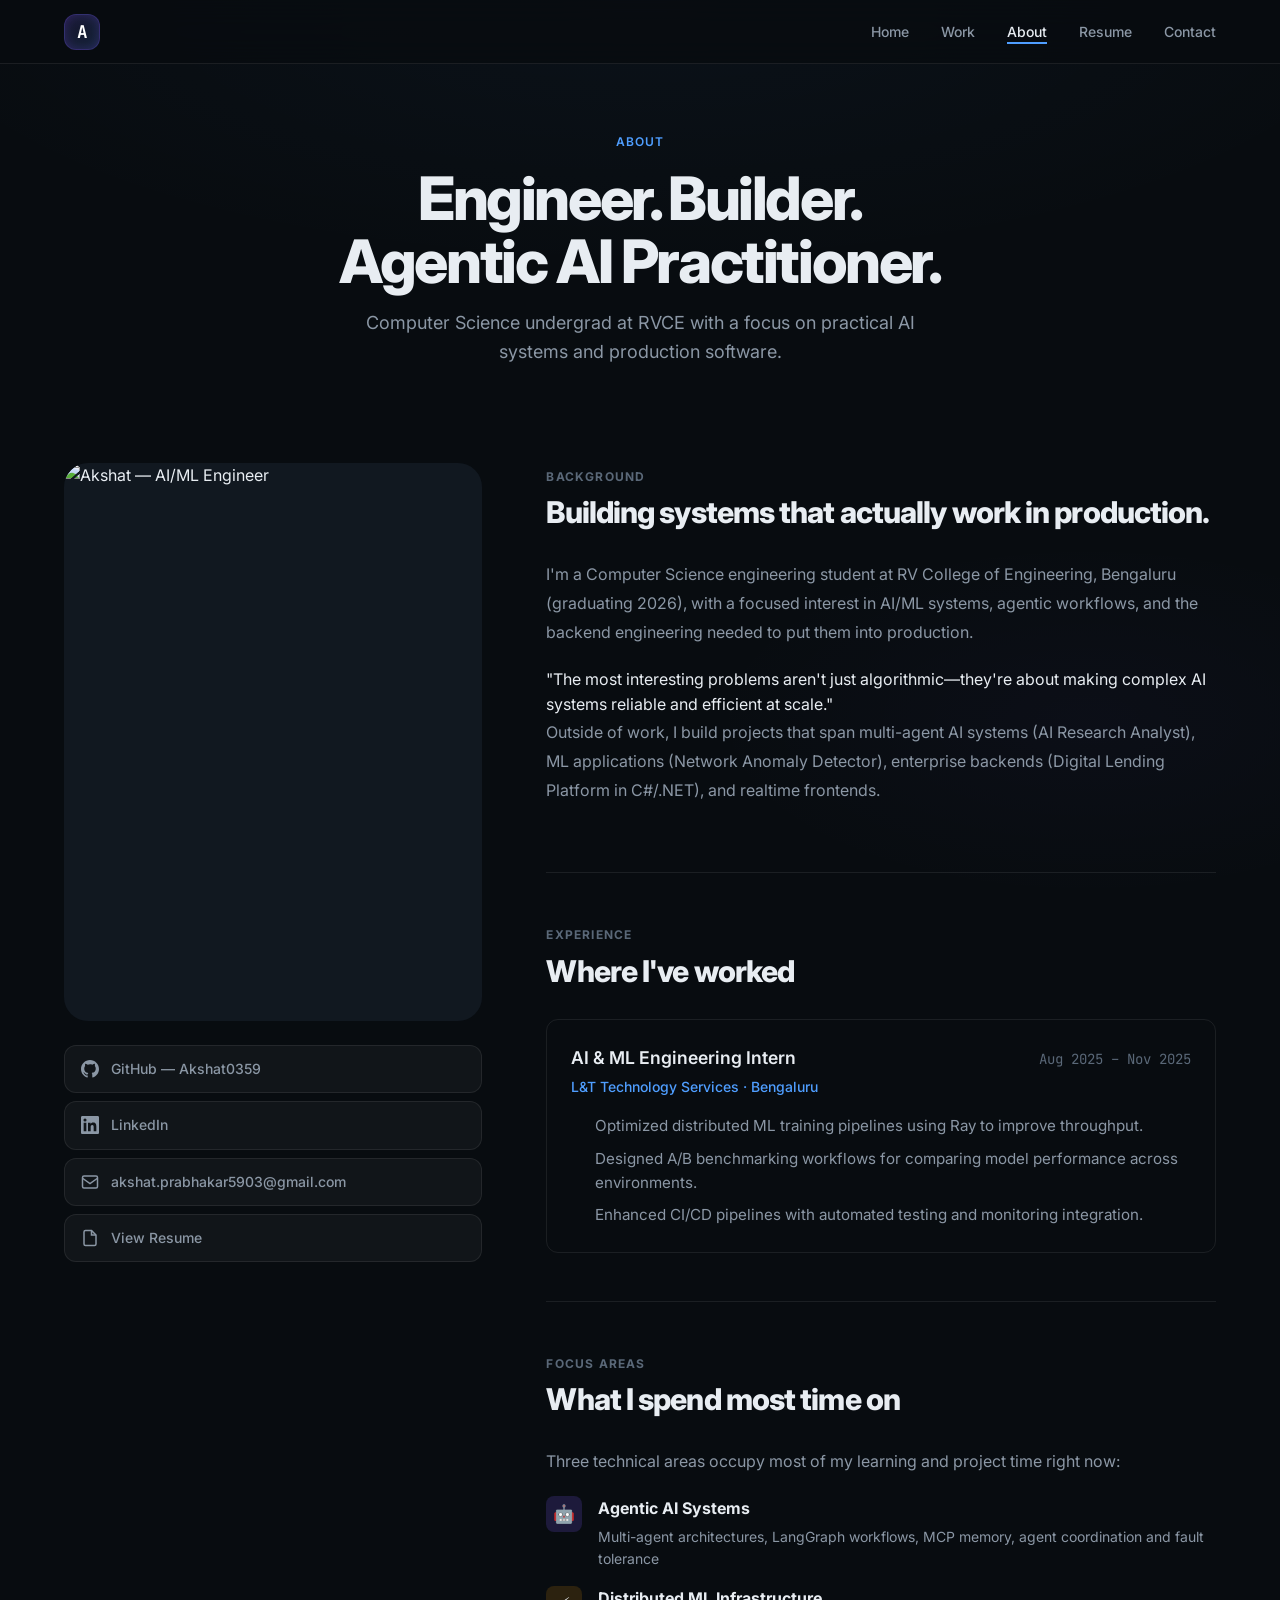
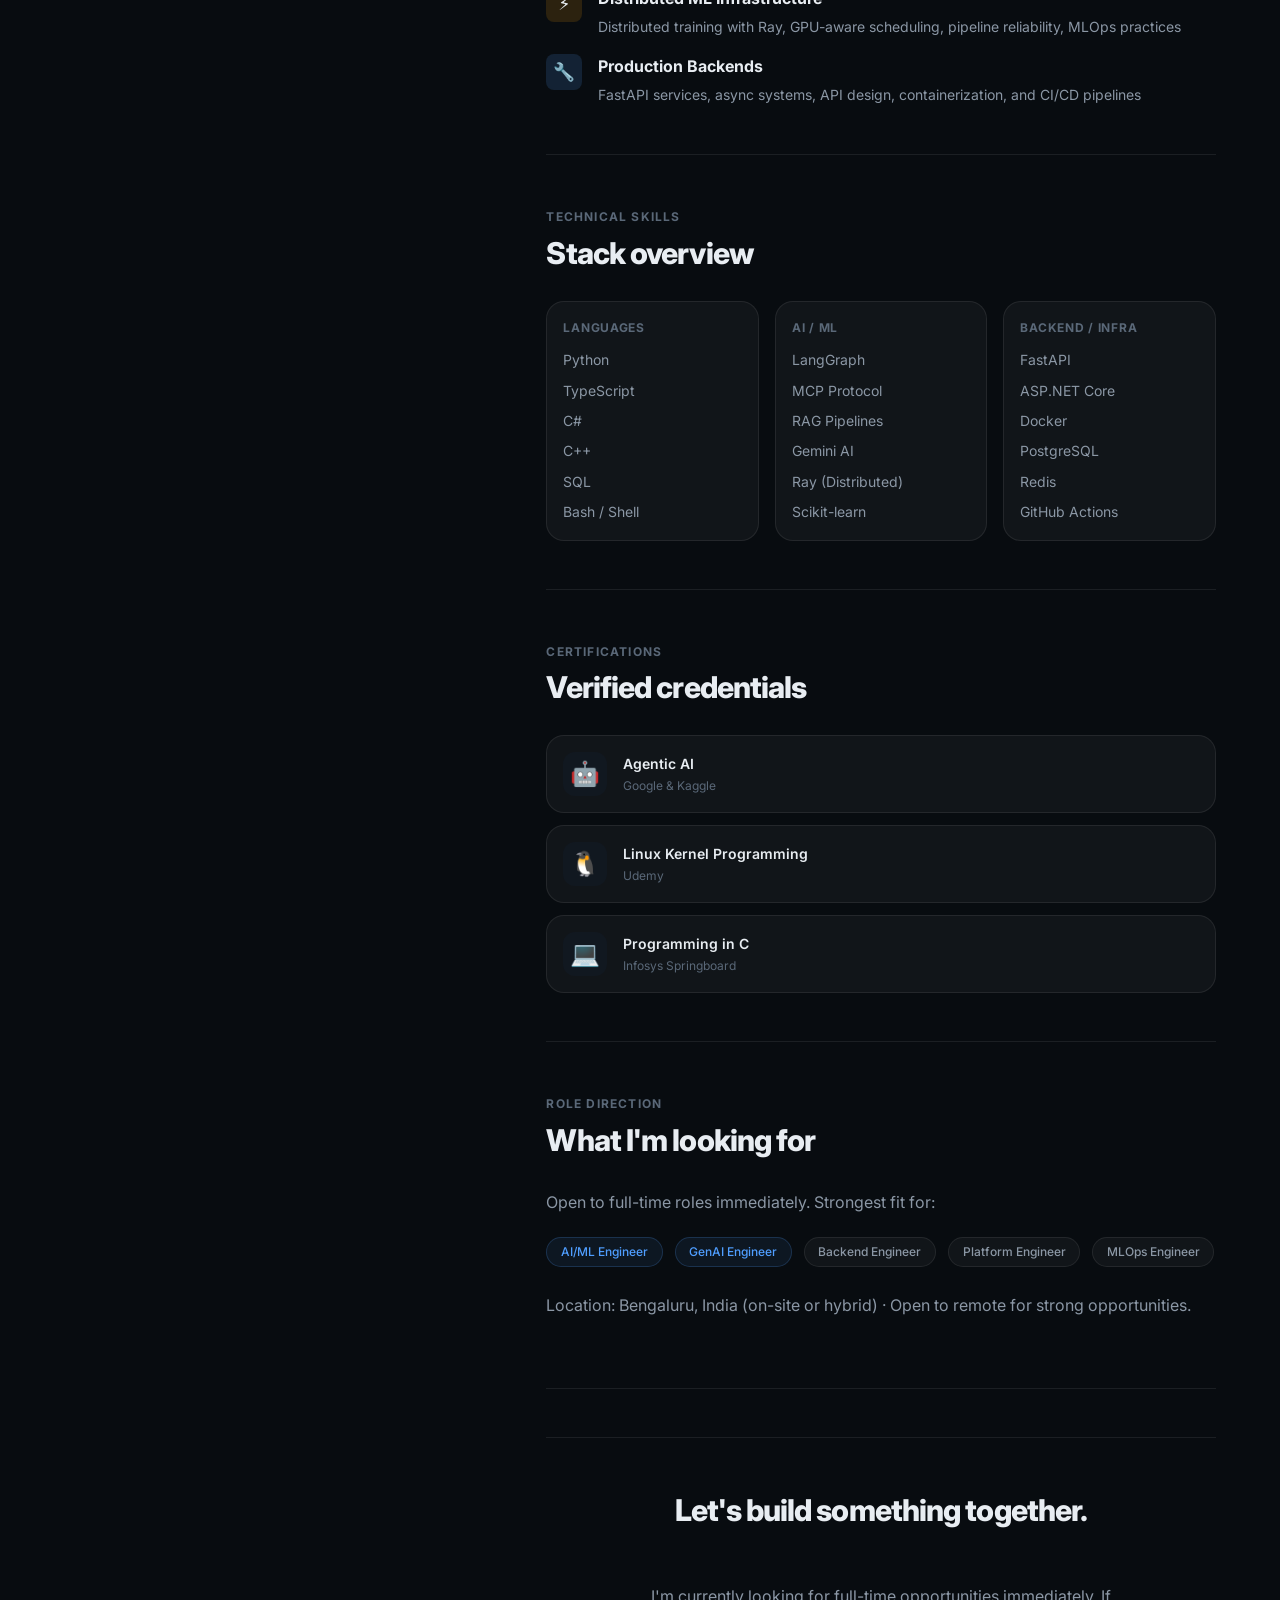
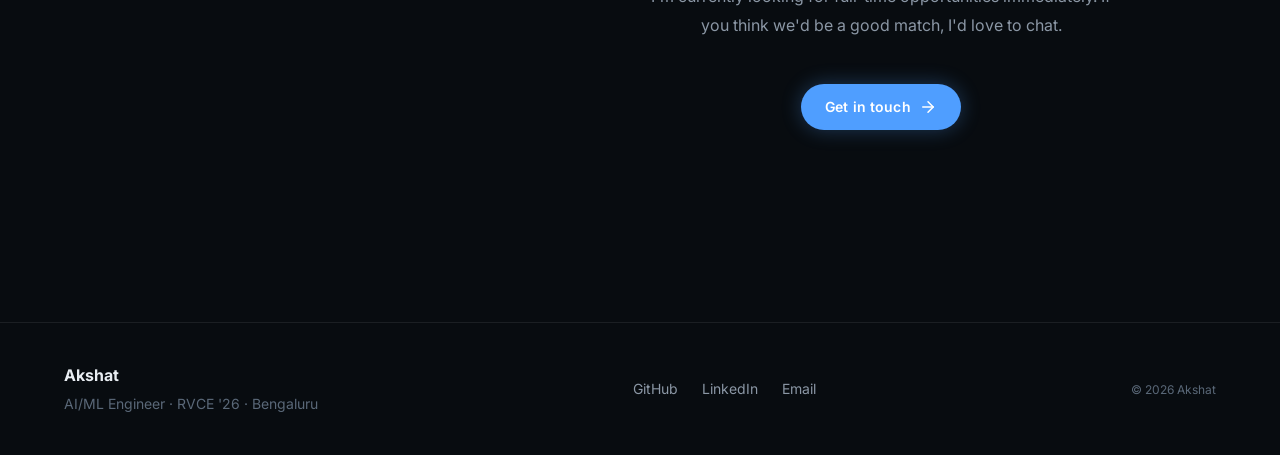
==== commit 4185ae34: "Refine logo, simplify location, update hero headline, and add Home link to nav" ====
--- a/about.html
+++ b/about.html
@@ -16,6 +16,7 @@
     <div class="nav__inner">
       <a href="index.html" class="nav__logo"><span class="nav__logo-mark">A</span></a>
       <ul class="nav__links" role="list">
+        <li><a href="index.html" class="nav__link">Home</a></li>
         <li><a href="projects.html" class="nav__link">Work</a></li>
         <li><a href="about.html" class="nav__link">About</a></li>
         <li><a href="resume.html" class="nav__link">Resume</a></li>
@@ -27,6 +28,7 @@
     </div>
     <div class="nav__mobile" id="mobileMenu" aria-hidden="true">
       <ul role="list">
+        <li><a href="index.html">Home</a></li>
         <li><a href="projects.html">Work</a></li><li><a href="about.html">About</a></li>
         <li><a href="resume.html">Resume</a></li><li><a href="contact.html">Contact</a></li>
       </ul>
--- a/css/base.css
+++ b/css/base.css
@@ -313,22 +313,21 @@
   width: 36px;
   height: 36px;
   border-radius: var(--r-md);
-  background: linear-gradient(135deg, rgba(79,158,255,0.12), rgba(124,92,252,0.12));
-  border: 1px solid rgba(79,158,255,0.25);
-  box-shadow: inset 0 0 8px rgba(124,92,252,0.2);
+  background: linear-gradient(135deg, rgba(124,92,252,0.15), rgba(79,158,255,0.15));
+  border: 1px solid rgba(124,92,252,0.3);
+  box-shadow: inset 0 0 12px rgba(124,92,252,0.25);
   font-family: var(--font-mono);
-  font-weight: 500;
-  font-size: var(--fs-base);
-  color: var(--c-text);
-  transition: all var(--t-fast);
+  font-weight: 700;
+  font-size: 1.1rem;
+  color: #fff;
+  transition: all var(--t-base);
   will-change: transform, box-shadow;
 }
 
 .nav__logo:hover .nav__logo-mark {
   transform: scale(1.05);
-  box-shadow: inset 0 0 16px rgba(124,92,252,0.3), 0 0 12px rgba(79,158,255,0.2);
-  border-color: rgba(79,158,255,0.5);
-  color: #fff;
+  box-shadow: inset 0 0 16px rgba(124,92,252,0.4), 0 0 16px rgba(124,92,252,0.2);
+  border-color: rgba(124,92,252,0.5);
 }
 
 .nav__links {
